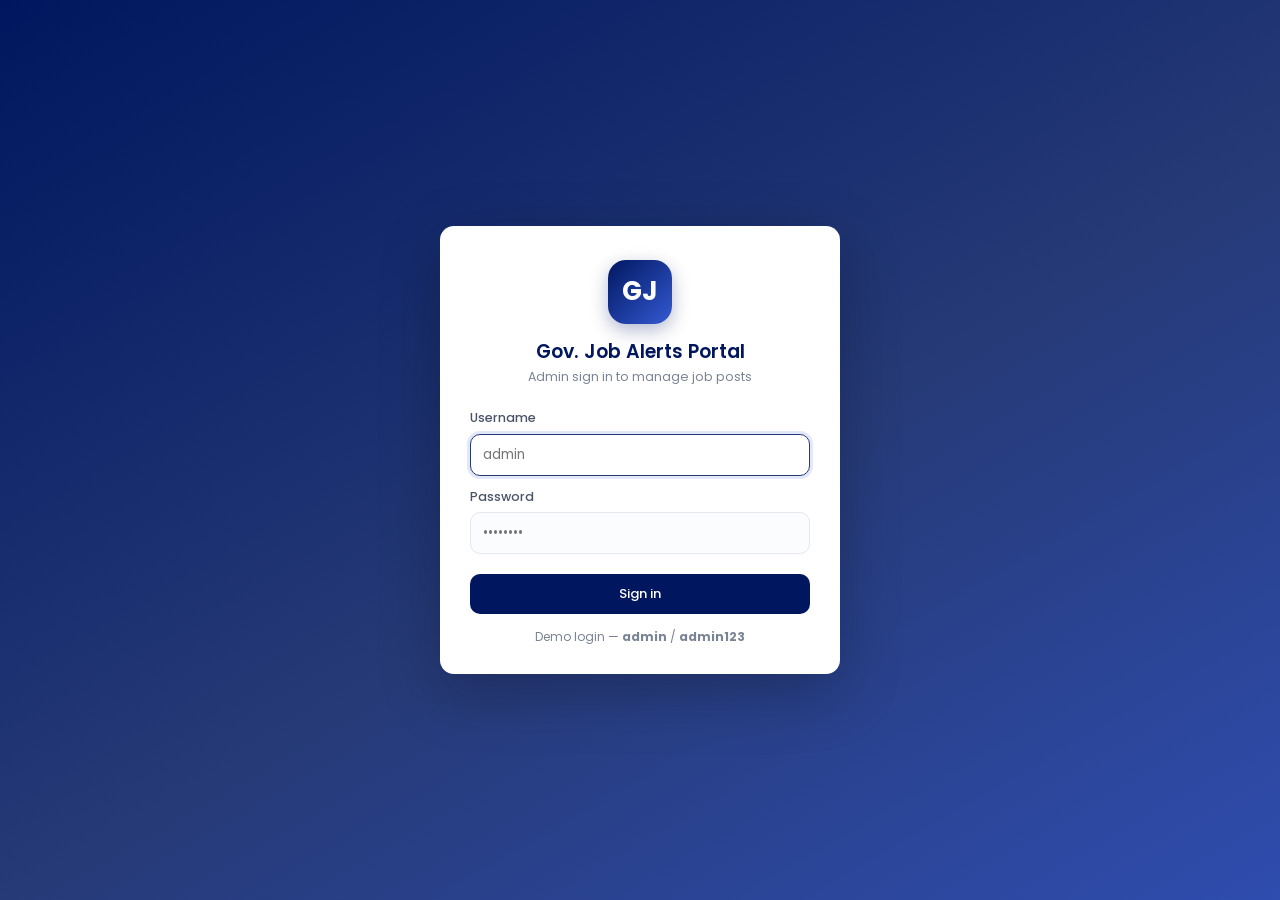
==== app-clone/admin/index.html @ 2b48ecfe "Add full clone of the app: Android app (Java), admin panel, backend - app-clone/app: native Android " ====
<!DOCTYPE html>
<html lang="en">
<head>
  <meta charset="utf-8" />
  <meta name="viewport" content="width=device-width, initial-scale=1" />
  <title>Sign in — Gov. Job Alerts Admin</title>
  <link rel="preconnect" href="https://fonts.googleapis.com" />
  <link href="https://fonts.googleapis.com/css2?family=Poppins:wght@400;500;600;700&display=swap" rel="stylesheet" />
  <link rel="stylesheet" href="assets/css/style.css" />
</head>
<body>
  <div class="auth-wrap">
    <form class="auth-card" id="loginForm" autocomplete="on">
      <div class="auth-logo">GJ</div>
      <h1>Gov. Job Alerts Portal</h1>
      <p class="sub">Admin sign in to manage job posts</p>

      <div class="form-group">
        <label for="username">Username</label>
        <input type="text" id="username" name="username" placeholder="admin" required autofocus />
      </div>
      <div class="form-group mt-12">
        <label for="password">Password</label>
        <input type="password" id="password" name="password" placeholder="••••••••" required />
      </div>

      <button class="btn" type="submit" id="submitBtn" style="width:100%;justify-content:center;margin-top:20px">
        Sign in
      </button>
      <p class="hint" style="text-align:center;margin-top:14px">
        Demo login — <b>admin</b> / <b>admin123</b>
      </p>
    </form>
  </div>

  <script src="assets/js/api.js"></script>
  <script>
    (async function () {
      const { api, toast } = window.SarkarAdmin;

      // Already authenticated? Skip straight to the dashboard.
      try {
        await api.me();
        location.replace('dashboard.html');
        return;
      } catch (e) { /* stay on login */ }

      const form = document.getElementById('loginForm');
      const btn = document.getElementById('submitBtn');
      form.addEventListener('submit', async (ev) => {
        ev.preventDefault();
        const username = document.getElementById('username').value.trim();
        const password = document.getElementById('password').value;
        btn.disabled = true;
        btn.textContent = 'Signing in…';
        try {
          await api.login(username, password);
          location.href = 'dashboard.html';
        } catch (err) {
          toast(err.message || 'Login failed', 'err');
          btn.disabled = false;
          btn.textContent = 'Sign in';
        }
      });
    })();
  </script>
</body>
</html>
---- app-clone/admin/assets/css/style.css ----
:root {
  --primary: #00175f;
  --primary-2: #0b2a8a;
  --primary-3: #263a77;
  --accent-1: #f6a533;
  --accent-2: #e79d35;
  --accent-3: #d59135;
  --accent-4: #bd8434;
  --accent-5: #33457f;
  --accent-6: #354d9b;
  --accent-7: #3554b7;
  --accent-8: #3459d3;
  --bg: #f8f8f8;
  --card: #ffffff;
  --text: #1c2333;
  --muted: #7a8494;
  --txtlight: #acb6c0;
  --border: #e4e7ee;
  --danger: #d64545;
  --danger-bg: #fdecec;
  --success: #1e9e5a;
  --success-bg: #e8f7ef;
  --shadow: 0 2px 10px rgba(0, 23, 95, 0.08);
  --radius: 14px;
  --sidebar-w: 236px;
}

* { box-sizing: border-box; margin: 0; padding: 0; }

html, body { height: 100%; }

body {
  font-family: 'Poppins', system-ui, -apple-system, 'Segoe UI', Roboto, sans-serif;
  background: var(--bg);
  color: var(--text);
  font-size: 14px;
  line-height: 1.5;
}

a { color: var(--primary-3); text-decoration: none; }

/* ------------------------------------------------- login */
.auth-wrap {
  min-height: 100vh;
  display: flex;
  align-items: center;
  justify-content: center;
  background: linear-gradient(150deg, #00175f 0%, #263a77 55%, #3459d3 130%);
  padding: 20px;
}
.auth-card {
  width: 100%;
  max-width: 400px;
  background: #fff;
  border-radius: var(--radius);
  box-shadow: 0 18px 60px rgba(0, 0, 0, 0.25);
  padding: 34px 30px 28px;
}
.auth-logo {
  width: 64px; height: 64px;
  border-radius: 18px;
  background: linear-gradient(135deg, #00175f, #3459d3);
  display: flex; align-items: center; justify-content: center;
  margin: 0 auto 14px;
  color: #fff; font-size: 26px; font-weight: 700;
  box-shadow: 0 6px 18px rgba(0, 23, 95, 0.3);
}
.auth-card h1 { font-size: 19px; text-align: center; color: var(--primary); font-weight: 600; }
.auth-card p.sub { text-align: center; color: var(--muted); font-size: 12.5px; margin: 2px 0 22px; }

/* ------------------------------------------------- layout */
.layout { display: flex; min-height: 100vh; }

.sidebar {
  width: var(--sidebar-w);
  background: var(--primary);
  color: #dfe6ff;
  position: fixed;
  inset: 0 auto 0 0;
  display: flex;
  flex-direction: column;
  z-index: 20;
}
.brand {
  display: flex; align-items: center; gap: 10px;
  padding: 18px 18px 16px;
  border-bottom: 1px solid rgba(255, 255, 255, 0.09);
}
.brand .logo {
  width: 36px; height: 36px; border-radius: 10px;
  background: linear-gradient(135deg, #f6a533, #bd8434);
  color: #fff; display: flex; align-items: center; justify-content: center;
  font-weight: 700; font-size: 16px; flex: 0 0 auto;
}
.brand .name { font-size: 14px; font-weight: 600; color: #fff; line-height: 1.15; }
.brand .name small { display: block; font-weight: 400; color: #aab6e8; font-size: 11px; }

.nav { padding: 12px 10px; flex: 1; overflow-y: auto; }
.nav .section-label {
  font-size: 10.5px; letter-spacing: 0.8px; text-transform: uppercase;
  color: #8f9bd8; padding: 12px 12px 6px;
}
.nav a {
  display: flex; align-items: center; gap: 11px;
  padding: 10px 12px; border-radius: 10px;
  color: #cdd6ff; font-size: 13.5px; font-weight: 500;
  margin-bottom: 2px; transition: background 0.15s, color 0.15s;
}
.nav a:hover { background: rgba(255, 255, 255, 0.08); color: #fff; }
.nav a.active { background: #fff; color: var(--primary); font-weight: 600; }
.nav a .ico { width: 18px; text-align: center; font-size: 15px; }

.side-foot { padding: 12px 16px; border-top: 1px solid rgba(255, 255, 255, 0.09); font-size: 11.5px; color: #8f9bd8; }

.main { margin-left: var(--sidebar-w); flex: 1; display: flex; flex-direction: column; min-width: 0; }

.topbar {
  background: #fff;
  border-bottom: 1px solid var(--border);
  padding: 0 24px;
  height: 62px;
  display: flex; align-items: center; justify-content: space-between;
  gap: 16px;
  position: sticky; top: 0; z-index: 15;
}
.topbar .page-title h2 { font-size: 17px; font-weight: 600; color: var(--primary); }
.topbar .page-title span { font-size: 12px; color: var(--muted); }
.top-user { display: flex; align-items: center; gap: 10px; }
.top-user .avatar {
  width: 34px; height: 34px; border-radius: 50%;
  background: var(--primary); color: #fff;
  display: flex; align-items: center; justify-content: center;
  font-weight: 600; font-size: 14px;
}
.top-user .who { text-align: right; }
.top-user .who b { display: block; font-size: 13px; }
.top-user .who small { color: var(--muted); font-size: 11px; }
.burger { display: none; background: none; border: 0; font-size: 20px; color: var(--primary); cursor: pointer; }

.content { padding: 24px; flex: 1; }

/* ------------------------------------------------- cards */
.stat-grid {
  display: grid;
  grid-template-columns: repeat(auto-fit, minmax(180px, 1fr));
  gap: 16px;
  margin-bottom: 24px;
}
.stat-card {
  background: var(--card); border-radius: var(--radius);
  padding: 18px 18px 14px; box-shadow: var(--shadow);
  border-left: 5px solid var(--accent-1);
}
.stat-card:nth-child(2) { border-left-color: var(--accent-2); }
.stat-card:nth-child(3) { border-left-color: var(--accent-3); }
.stat-card:nth-child(4) { border-left-color: var(--accent-4); }
.stat-card:nth-child(5) { border-left-color: var(--accent-8); }
.stat-card .num { font-size: 26px; font-weight: 700; color: var(--primary); line-height: 1.1; }
.stat-card .lbl { font-size: 12.5px; color: var(--muted); margin-top: 2px; }
.stat-card a { font-size: 12px; font-weight: 600; color: var(--primary-3); }

.card {
  background: var(--card); border-radius: var(--radius);
  box-shadow: var(--shadow); margin-bottom: 20px;
  overflow: hidden;
}
.card-head {
  padding: 16px 20px; border-bottom: 1px solid var(--border);
  display: flex; align-items: center; justify-content: space-between; gap: 12px; flex-wrap: wrap;
}
.card-head h3 { font-size: 15px; font-weight: 600; color: var(--primary); }
.card-body { padding: 20px; }

/* ------------------------------------------------- tables */
.table-wrap { overflow-x: auto; }
table { width: 100%; border-collapse: collapse; table-layout: auto; }
th, td { text-align: left; padding: 12px 16px; border-bottom: 1px solid var(--border); vertical-align: middle; }
th { font-size: 11.5px; text-transform: uppercase; letter-spacing: 0.5px; color: var(--muted); background: #fafbfd; white-space: nowrap; }
th:last-child, td:last-child { text-align: right; white-space: nowrap; }
tbody tr:hover { background: #f7f9ff; }
td.title-cell { max-width: 420px; min-width: 180px; }
td.title-cell b { display: block; font-weight: 500; font-size: 13.5px; line-height: 1.4; }
td.title-cell small { color: var(--muted); font-size: 11.5px; }
.tbl-id { font-family: ui-monospace, monospace; color: var(--muted); font-size: 12px; }
.empty { padding: 46px 16px; text-align: center; color: var(--muted); }
.empty .big { font-size: 40px; margin-bottom: 8px; }

/* ------------------------------------------------- badges / buttons */
.badge {
  display: inline-block; padding: 3px 10px; border-radius: 999px;
  font-size: 11px; font-weight: 600;
}
.badge.govtjob { background: #fdeedb; color: #b06a00; }
.badge.currentaffairs { background: #e7ecff; color: #2c47b4; }
.badge.resultpost { background: #e8f7ef; color: #147a45; }
.badge.dailynews { background: #f1ebff; color: #6a2cbf; }
.badge.expired { background: var(--danger-bg); color: var(--danger); }
.badge.active { background: var(--success-bg); color: var(--success); }
.badge.deleted { background: #f0f1f4; color: #6b7382; }

.btn {
  display: inline-flex; align-items: center; gap: 7px;
  padding: 9px 16px; border-radius: 10px; border: 1px solid transparent;
  font-family: inherit; font-size: 13px; font-weight: 500; cursor: pointer;
  transition: filter 0.15s, transform 0.05s; background: var(--primary); color: #fff;
}
.btn:hover { filter: brightness(1.12); }
.btn:active { transform: translateY(1px); }
.btn.ghost { background: #fff; color: var(--primary); border-color: var(--border); }
.btn.ghost:hover { background: #f2f5ff; }
.btn.danger { background: var(--danger); }
.btn.sm { padding: 6px 11px; font-size: 12px; border-radius: 8px; }
.btn.icon { padding: 6px 9px; }
.btn:disabled { opacity: 0.55; cursor: not-allowed; }

/* ------------------------------------------------- forms */
.form-grid { display: grid; grid-template-columns: repeat(auto-fit, minmax(230px, 1fr)); gap: 14px; }
.form-group { display: flex; flex-direction: column; gap: 6px; }
.form-group.full { grid-column: 1 / -1; }
label { font-size: 12.5px; font-weight: 500; color: #4a5366; }
input[type=text], input[type=password], input[type=date], select, textarea {
  border: 1px solid var(--border); border-radius: 10px;
  padding: 10px 12px; font-family: inherit; font-size: 13.5px;
  background: #fbfcfe; color: var(--text); width: 100%;
  transition: border 0.15s, box-shadow 0.15s;
}
input:focus, select:focus, textarea:focus {
  outline: none; border-color: var(--primary-3);
  box-shadow: 0 0 0 3px rgba(52, 89, 211, 0.14); background: #fff;
}
textarea { resize: vertical; min-height: 130px; }
.form-actions { display: flex; gap: 10px; justify-content: flex-end; margin-top: 18px; }

.toolbar { display: flex; gap: 10px; flex-wrap: wrap; align-items: center; margin-bottom: 18px; }
.toolbar .search { flex: 1; min-width: 200px; position: relative; }
.toolbar .search input { padding-left: 34px; }
.toolbar .search::before {
  content: '\1F50D'; position: absolute; left: 12px; top: 50%;
  transform: translateY(-50%); font-size: 13px; color: var(--muted);
}

.seg { display: inline-flex; background: #eef1f8; border-radius: 10px; padding: 3px; gap: 2px; flex-wrap: wrap; }
.seg button {
  border: 0; background: transparent; padding: 7px 13px; border-radius: 8px;
  font-family: inherit; font-size: 12.5px; font-weight: 500; color: #566078; cursor: pointer;
}
.seg button.active { background: #fff; color: var(--primary); box-shadow: 0 1px 4px rgba(0, 0, 0, 0.12); }

.pager { display: flex; align-items: center; gap: 8px; justify-content: flex-end; padding: 14px 20px; }
.pager button { min-width: 34px; }

/* ------------------------------------------------- modal */
.modal-backdrop {
  position: fixed; inset: 0; background: rgba(8, 15, 40, 0.45);
  display: none; align-items: center; justify-content: center;
  z-index: 50; padding: 16px;
}
.modal-backdrop.open { display: flex; }
.modal {
  background: #fff; border-radius: var(--radius); width: 100%; max-width: 640px;
  max-height: 92vh; overflow-y: auto; box-shadow: 0 24px 70px rgba(0, 0, 0, 0.3);
}
.modal.sm { max-width: 420px; }
.modal-head {
  padding: 18px 22px; border-bottom: 1px solid var(--border);
  display: flex; align-items: center; justify-content: space-between; position: sticky; top: 0; background: #fff;
}
.modal-head h3 { font-size: 15.5px; color: var(--primary); }
.modal-x { border: 0; background: none; font-size: 20px; cursor: pointer; color: var(--muted); }
.modal-body { padding: 20px 22px; }
.modal-foot { padding: 14px 22px; border-top: 1px solid var(--border); display: flex; justify-content: flex-end; gap: 10px; }

.rich-tools { display: flex; gap: 6px; margin-bottom: 8px; flex-wrap: wrap; }
.rich-tools button {
  border: 1px solid var(--border); background: #fff; border-radius: 8px;
  padding: 6px 10px; font-size: 12px; cursor: pointer; font-family: inherit;
}
.rich-tools button:hover { background: #f2f5ff; }

/* ------------------------------------------------- toasts */
.toast-zone { position: fixed; bottom: 20px; right: 20px; z-index: 80; display: flex; flex-direction: column; gap: 10px; }
.toast {
  background: var(--primary); color: #fff; padding: 12px 18px; border-radius: 12px;
  box-shadow: 0 10px 30px rgba(0, 0, 0, 0.25); font-size: 13.5px;
  animation: slideIn 0.25s ease; display: flex; align-items: center; gap: 9px;
}
.toast.err { background: var(--danger); }
.toast.ok { background: var(--success); }
@keyframes slideIn { from { transform: translateX(30px); opacity: 0; } to { transform: none; opacity: 1; } }

/* ------------------------------------------------- confirm dialog */
.confirm-box { text-align: center; }
.confirm-box .ico { font-size: 40px; margin-bottom: 8px; }
.confirm-box p { color: var(--muted); font-size: 13.5px; margin: 6px 0 2px; }

/* ------------------------------------------------- misc */
.muted { color: var(--muted); }
.mt-12 { margin-top: 12px; }
.link-block { display: block; }
.grid-2 { display: grid; grid-template-columns: repeat(auto-fit, minmax(300px, 1fr)); gap: 16px; }
.kv { display: flex; justify-content: space-between; padding: 9px 0; border-bottom: 1px dashed var(--border); font-size: 13.5px; }
.kv:last-child { border-bottom: 0; }
.kv span:first-child { color: var(--muted); }
.kv b { color: var(--primary); font-weight: 600; }
pre.code {
  background: #0d1530; color: #cfe0ff; padding: 14px; border-radius: 10px;
  font-size: 12px; overflow-x: auto; white-space: pre-wrap; word-break: break-all;
}
.hint { font-size: 12px; color: var(--muted); margin-top: 6px; }
.copy-btn { margin-top: 10px; }

/* ------------------------------------------------- responsive */
@media (max-width: 900px) {
  .sidebar { transform: translateX(-100%); transition: transform 0.2s; }
  .sidebar.open { transform: none; box-shadow: 0 0 0 100vmax rgba(8, 15, 40, 0.4); }
  .main { margin-left: 0; }
  .burger { display: block; }
  .content { padding: 16px; }
}
@media (max-width: 480px) {
  .stat-grid { grid-template-columns: 1fr 1fr; }
  .topbar { padding: 0 14px; }
  .top-user .who { display: none; }
  .card-head { padding: 14px 16px; }
}
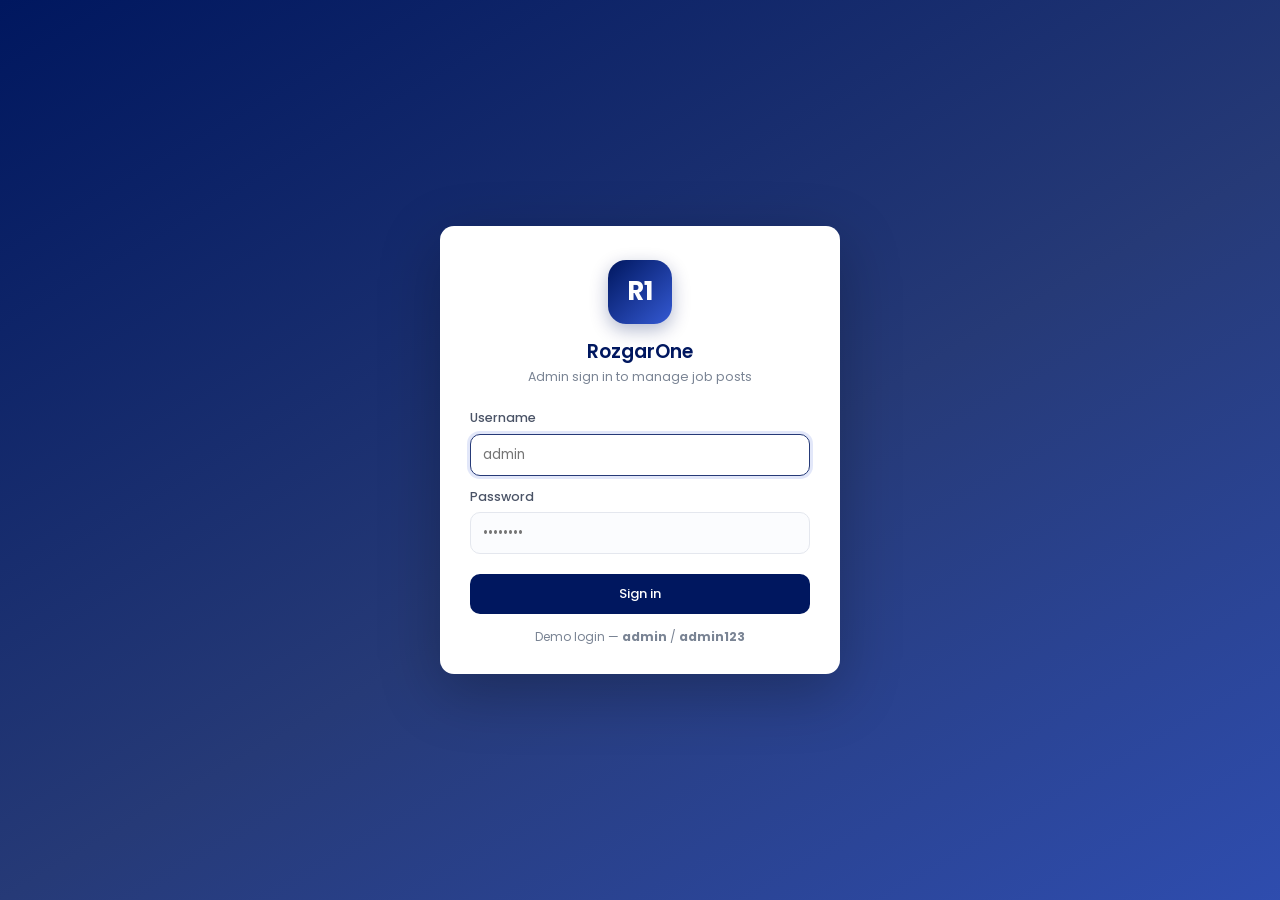
==== commit 3924ca9f: "Rename app to RozgarOne - package/applicationId: com.gsbussiness.sarkariexamupdates -> com.rozgarone" ====
--- a/app-clone/admin/index.html
+++ b/app-clone/admin/index.html
@@ -3,7 +3,7 @@
 <head>
   <meta charset="utf-8" />
   <meta name="viewport" content="width=device-width, initial-scale=1" />
-  <title>Sign in — Gov. Job Alerts Admin</title>
+  <title>Sign in — RozgarOne Admin</title>
   <link rel="preconnect" href="https://fonts.googleapis.com" />
   <link href="https://fonts.googleapis.com/css2?family=Poppins:wght@400;500;600;700&display=swap" rel="stylesheet" />
   <link rel="stylesheet" href="assets/css/style.css" />
@@ -11,8 +11,8 @@
 <body>
   <div class="auth-wrap">
     <form class="auth-card" id="loginForm" autocomplete="on">
-      <div class="auth-logo">GJ</div>
-      <h1>Gov. Job Alerts Portal</h1>
+      <div class="auth-logo">R1</div>
+      <h1>RozgarOne</h1>
       <p class="sub">Admin sign in to manage job posts</p>
 
       <div class="form-group">
@@ -36,7 +36,7 @@
   <script src="assets/js/api.js"></script>
   <script>
     (async function () {
-      const { api, toast } = window.SarkarAdmin;
+      const { api, toast } = window.RozgarAdmin;
 
       // Already authenticated? Skip straight to the dashboard.
       try {
